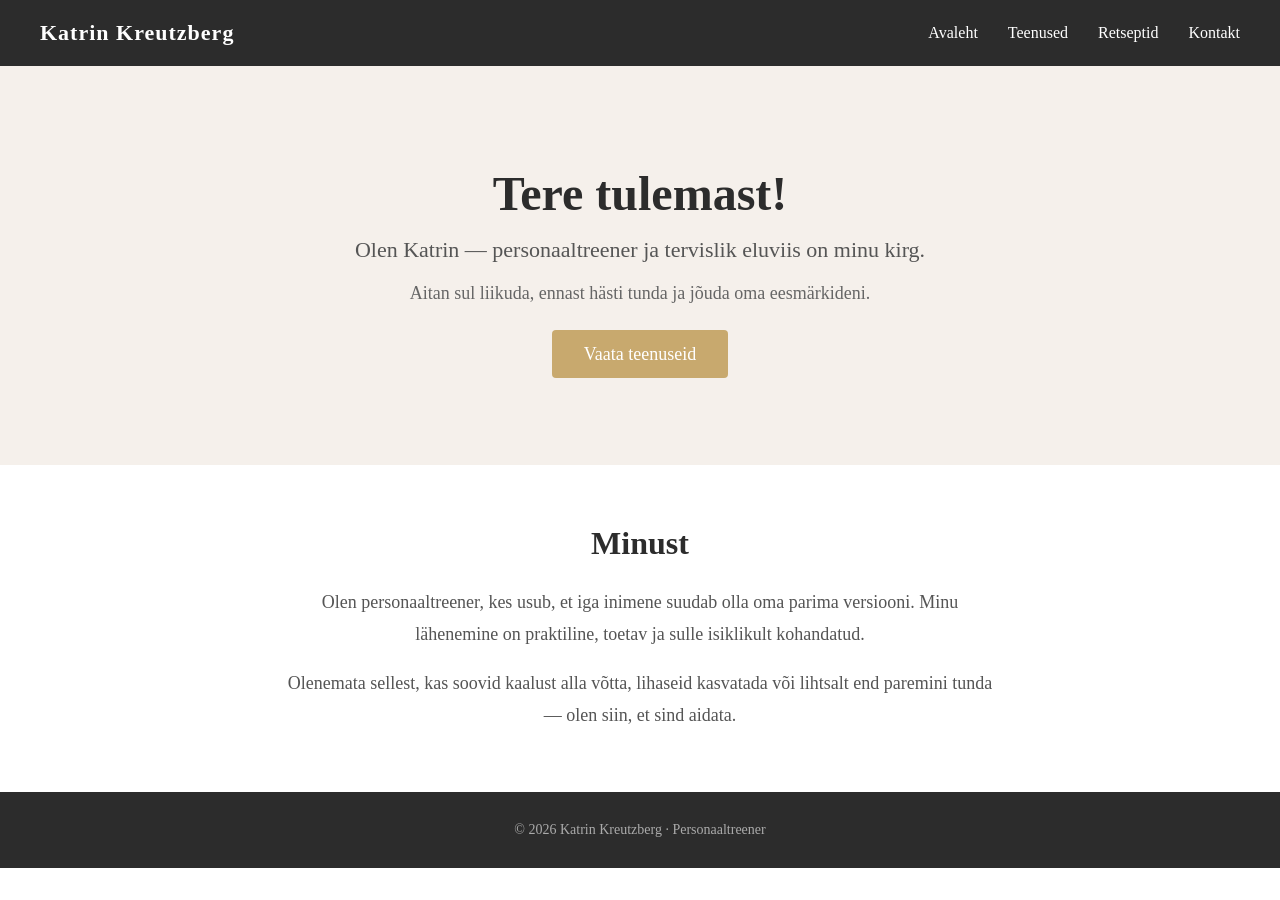
==== index.html @ ebfb3a9a "Lisa avaleht ja stiilid." ====
<!DOCTYPE html>
<html lang="et">
<head>
    <meta charset="UTF-8">
    <meta name="viewport" content="width=device-width, initial-scale=1.0">
    <title>Katrin Kreutzberg — Personaaltreener</title>
    <link rel="stylesheet" href="style.css">
</head>
<body>

    <!-- NAVIGATSIOON -->
    <nav>
        <div class="logo">Katrin Kreutzberg</div>
        <ul>
            <li><a href="index.html">Avaleht</a></li>
            <li><a href="teenused.html">Teenused</a></li>
            <li><a href="retseptid.html">Retseptid</a></li>
            <li><a href="kontakt.html">Kontakt</a></li>
        </ul>
    </nav>

    <!-- PEAJAOTIS (hero) -->
    <section class="hero">
        <h1>Tere tulemast!</h1>
        <h2>Olen Katrin — personaaltreener ja tervislik eluviis on minu kirg.</h2>
        <p>Aitan sul liikuda, ennast hästi tunda ja jõuda oma eesmärkideni.</p>
        <a href="teenused.html" class="nupp">Vaata teenuseid</a>
    </section>

    <!-- LÜHITUTVUSTUS -->
    <section class="tutvustus">
        <h2>Minust</h2>
        <p>
            Olen personaaltreener, kes usub, et iga inimene suudab olla oma parima versiooni.
            Minu lähenemine on praktiline, toetav ja sulle isiklikult kohandatud.
        </p>
        <p>
            Olenemata sellest, kas soovid kaalust alla võtta, lihaseid kasvatada või lihtsalt
            end paremini tunda — olen siin, et sind aidata.
        </p>
    </section>

    <!-- JALUS -->
    <footer>
        <p>© 2026 Katrin Kreutzberg · Personaaltreener</p>
    </footer>

</body>
</html>
---- style.css ----
/* =====================
   ÜLDISED SEADED
   ===================== */

* {
    margin: 0;
    padding: 0;
    box-sizing: border-box;
}

body {
    font-family: 'Georgia', serif;
    color: #333;
    background-color: #fff;
}

/* =====================
   NAVIGATSIOON
   ===================== */

nav {
    display: flex;
    justify-content: space-between;
    align-items: center;
    padding: 20px 40px;
    background-color: #2c2c2c;
    color: white;
}

.logo {
    font-size: 22px;
    font-weight: bold;
    letter-spacing: 1px;
}

nav ul {
    list-style: none;
    display: flex;
    gap: 30px;
}

nav ul a {
    color: white;
    text-decoration: none;
    font-size: 16px;
}

nav ul a:hover {
    color: #c8a96e;
}

/* =====================
   PEAJAOTIS (HERO)
   ===================== */

.hero {
    background-color: #f5f0eb;
    text-align: center;
    padding: 100px 40px;
}

.hero h1 {
    font-size: 48px;
    margin-bottom: 16px;
    color: #2c2c2c;
}

.hero h2 {
    font-size: 22px;
    font-weight: normal;
    margin-bottom: 20px;
    color: #555;
}

.hero p {
    font-size: 18px;
    margin-bottom: 40px;
    color: #666;
}

/* NUPP */
.nupp {
    background-color: #c8a96e;
    color: white;
    padding: 14px 32px;
    text-decoration: none;
    font-size: 18px;
    border-radius: 4px;
}

.nupp:hover {
    background-color: #a8893e;
}

/* =====================
   TUTVUSTUS
   ===================== */

.tutvustus {
    max-width: 800px;
    margin: 60px auto;
    padding: 0 40px;
    text-align: center;
}

.tutvustus h2 {
    font-size: 32px;
    margin-bottom: 24px;
    color: #2c2c2c;
}

.tutvustus p {
    font-size: 18px;
    line-height: 1.8;
    color: #555;
    margin-bottom: 16px;
}

/* =====================
   JALUS (FOOTER)
   ===================== */

footer {
    text-align: center;
    padding: 30px;
    background-color: #2c2c2c;
    color: #aaa;
    font-size: 14px;
}
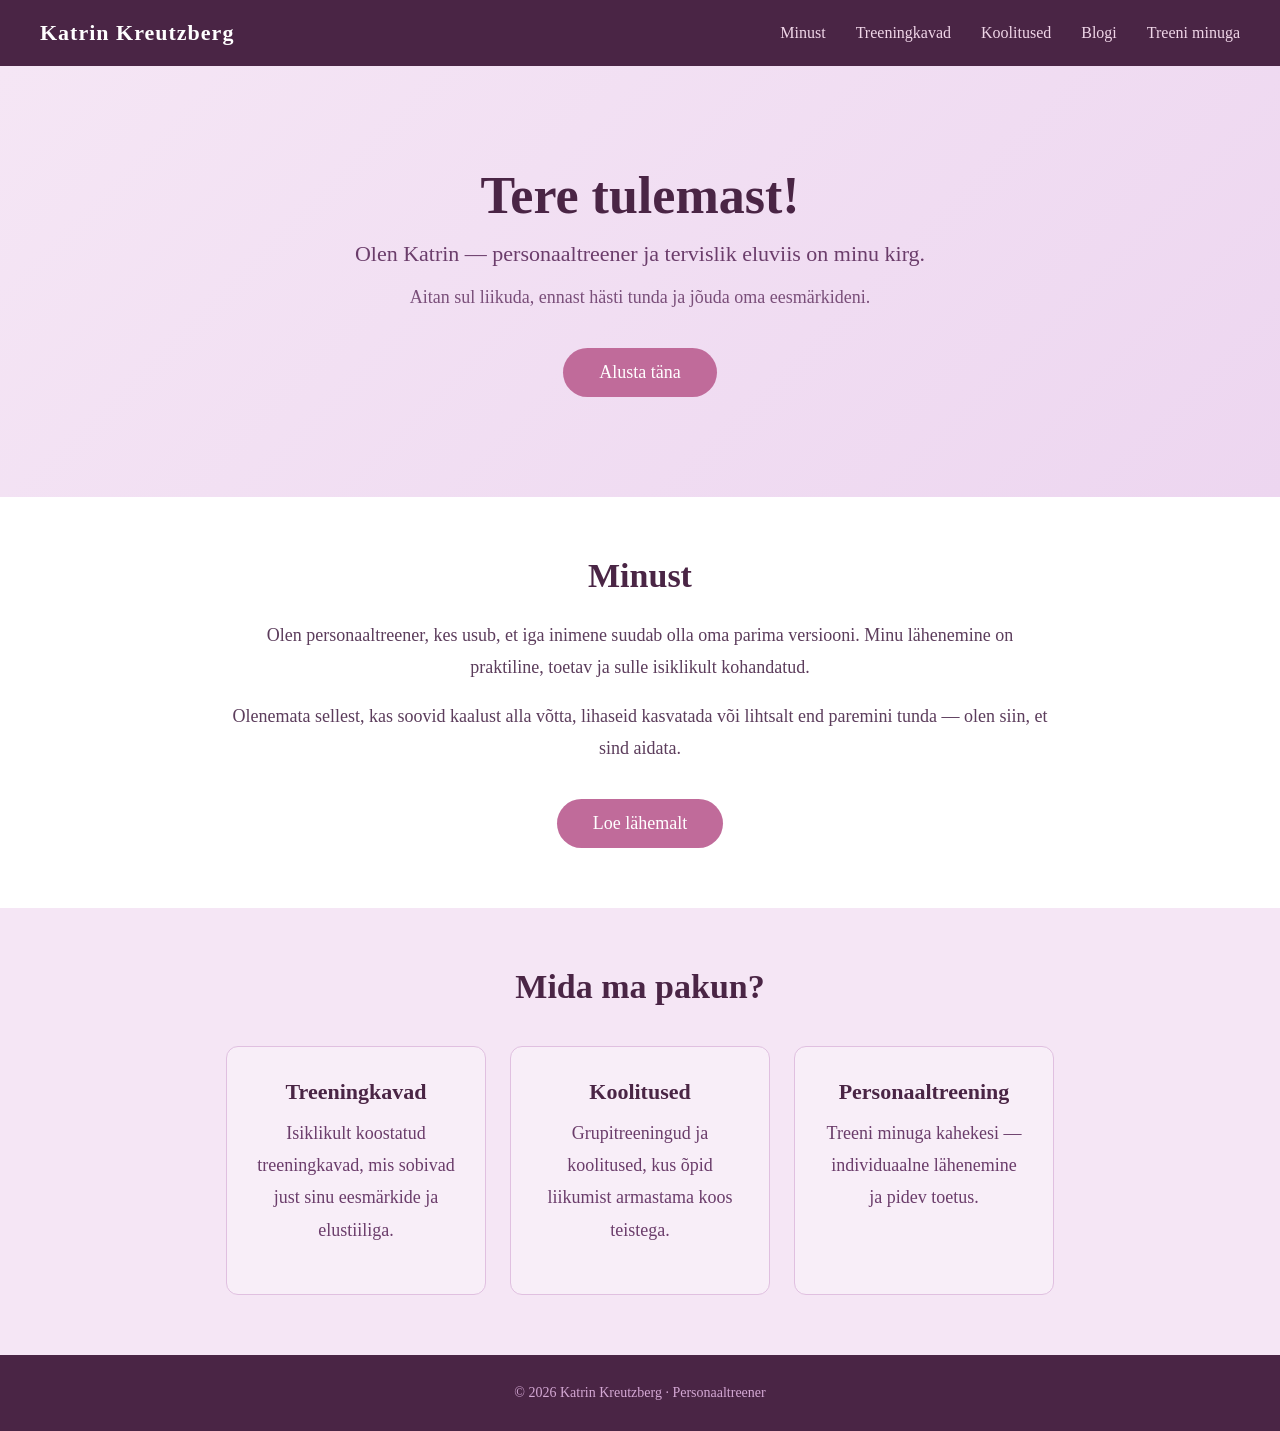
==== commit 34d63082: "Uued lehed ja roosakas-lilla kujundus" ====
--- a/index.html
+++ b/index.html
@@ -10,25 +10,26 @@
 
     <!-- NAVIGATSIOON -->
     <nav>
-        <div class="logo">Katrin Kreutzberg</div>
+        <a class="logo" href="index.html">Katrin Kreutzberg</a>
         <ul>
-            <li><a href="index.html">Avaleht</a></li>
-            <li><a href="teenused.html">Teenused</a></li>
-            <li><a href="retseptid.html">Retseptid</a></li>
-            <li><a href="kontakt.html">Kontakt</a></li>
+            <li><a href="minust.html">Minust</a></li>
+            <li><a href="treeningkavad.html">Treeningkavad</a></li>
+            <li><a href="koolitused.html">Koolitused</a></li>
+            <li><a href="blogi.html">Blogi</a></li>
+            <li><a href="treeni-minuga.html">Treeni minuga</a></li>
         </ul>
     </nav>
 
-    <!-- PEAJAOTIS (hero) -->
+    <!-- PEAJAOTIS -->
     <section class="hero">
         <h1>Tere tulemast!</h1>
         <h2>Olen Katrin — personaaltreener ja tervislik eluviis on minu kirg.</h2>
         <p>Aitan sul liikuda, ennast hästi tunda ja jõuda oma eesmärkideni.</p>
-        <a href="teenused.html" class="nupp">Vaata teenuseid</a>
+        <a href="treeni-minuga.html" class="nupp">Alusta täna</a>
     </section>
 
     <!-- LÜHITUTVUSTUS -->
-    <section class="tutvustus">
+    <section class="jaotis">
         <h2>Minust</h2>
         <p>
             Olen personaaltreener, kes usub, et iga inimene suudab olla oma parima versiooni.
@@ -38,6 +39,27 @@
             Olenemata sellest, kas soovid kaalust alla võtta, lihaseid kasvatada või lihtsalt
             end paremini tunda — olen siin, et sind aidata.
         </p>
+        <br>
+        <a href="minust.html" class="nupp">Loe lähemalt</a>
+    </section>
+
+    <!-- MIS MA PAKUN -->
+    <section class="riba">
+        <h2>Mida ma pakun?</h2>
+        <div class="kaardid">
+            <div class="kaart">
+                <h3>Treeningkavad</h3>
+                <p>Isiklikult koostatud treeningkavad, mis sobivad just sinu eesmärkide ja elustiiliga.</p>
+            </div>
+            <div class="kaart">
+                <h3>Koolitused</h3>
+                <p>Grupitreeningud ja koolitused, kus õpid liikumist armastama koos teistega.</p>
+            </div>
+            <div class="kaart">
+                <h3>Personaaltreening</h3>
+                <p>Treeni minuga kahekesi — individuaalne lähenemine ja pidev toetus.</p>
+            </div>
+        </div>
     </section>
 
     <!-- JALUS -->
--- a/style.css
+++ b/style.css
@@ -10,7 +10,7 @@
 
 body {
     font-family: 'Georgia', serif;
-    color: #333;
+    color: #2C1B33;
     background-color: #fff;
 }
 
@@ -23,7 +23,7 @@
     justify-content: space-between;
     align-items: center;
     padding: 20px 40px;
-    background-color: #2c2c2c;
+    background-color: #4A2545;
     color: white;
 }
 
@@ -31,6 +31,8 @@
     font-size: 22px;
     font-weight: bold;
     letter-spacing: 1px;
+    color: white;
+    text-decoration: none;
 }
 
 nav ul {
@@ -40,13 +42,13 @@
 }
 
 nav ul a {
-    color: white;
+    color: #F0D6E8;
     text-decoration: none;
     font-size: 16px;
 }
 
 nav ul a:hover {
-    color: #c8a96e;
+    color: #F4AACC;
 }
 
 /* =====================
@@ -54,68 +56,188 @@
    ===================== */
 
 .hero {
-    background-color: #f5f0eb;
+    background: linear-gradient(135deg, #F5E6F5, #EDD6F0);
     text-align: center;
     padding: 100px 40px;
 }
 
 .hero h1 {
-    font-size: 48px;
+    font-size: 52px;
     margin-bottom: 16px;
-    color: #2c2c2c;
+    color: #4A2545;
 }
 
 .hero h2 {
     font-size: 22px;
     font-weight: normal;
     margin-bottom: 20px;
-    color: #555;
+    color: #6B3D6B;
 }
 
 .hero p {
     font-size: 18px;
     margin-bottom: 40px;
-    color: #666;
+    color: #7A4F7A;
 }
 
 /* NUPP */
 .nupp {
-    background-color: #c8a96e;
-    color: white;
-    padding: 14px 32px;
+    background-color: #C06B9A;
+    color: white;
+    padding: 14px 36px;
     text-decoration: none;
     font-size: 18px;
-    border-radius: 4px;
+    border-radius: 30px;
+    display: inline-block;
 }
 
 .nupp:hover {
-    background-color: #a8893e;
-}
-
-/* =====================
-   TUTVUSTUS
-   ===================== */
-
-.tutvustus {
-    max-width: 800px;
+    background-color: #A0527E;
+}
+
+/* =====================
+   JAOTISED (sections)
+   ===================== */
+
+.jaotis {
+    max-width: 900px;
     margin: 60px auto;
     padding: 0 40px;
     text-align: center;
 }
 
-.tutvustus h2 {
-    font-size: 32px;
+.jaotis h2 {
+    font-size: 34px;
     margin-bottom: 24px;
-    color: #2c2c2c;
-}
-
-.tutvustus p {
+    color: #4A2545;
+}
+
+.jaotis p {
     font-size: 18px;
     line-height: 1.8;
-    color: #555;
+    color: #5C3D5C;
     margin-bottom: 16px;
 }
 
+/* KAARDID (nt teenused) */
+.kaardid {
+    display: flex;
+    gap: 24px;
+    justify-content: center;
+    flex-wrap: wrap;
+    margin-top: 40px;
+}
+
+.kaart {
+    background-color: #F8EEF8;
+    border: 1px solid #E0C0E0;
+    border-radius: 12px;
+    padding: 32px 28px;
+    width: 260px;
+    text-align: center;
+}
+
+.kaart h3 {
+    font-size: 22px;
+    color: #4A2545;
+    margin-bottom: 12px;
+}
+
+.kaart p {
+    font-size: 16px;
+    color: #6B3D6B;
+    line-height: 1.7;
+}
+
+/* ROOSA TAUSTAGA RIBA */
+.riba {
+    background-color: #F5E6F5;
+    padding: 60px 40px;
+    text-align: center;
+}
+
+.riba h2 {
+    font-size: 34px;
+    color: #4A2545;
+    margin-bottom: 20px;
+}
+
+.riba p {
+    font-size: 18px;
+    color: #6B3D6B;
+    max-width: 700px;
+    margin: 0 auto 16px auto;
+    line-height: 1.8;
+}
+
+/* KONTAKTVORM */
+form {
+    max-width: 600px;
+    margin: 0 auto;
+    text-align: left;
+}
+
+form label {
+    display: block;
+    margin-bottom: 6px;
+    font-size: 16px;
+    color: #4A2545;
+    font-weight: bold;
+}
+
+form input,
+form textarea {
+    width: 100%;
+    padding: 12px;
+    margin-bottom: 20px;
+    border: 1px solid #C9A0C9;
+    border-radius: 8px;
+    font-size: 16px;
+    font-family: 'Georgia', serif;
+    background-color: #FDF5FD;
+}
+
+form textarea {
+    height: 140px;
+    resize: vertical;
+}
+
+form button {
+    background-color: #C06B9A;
+    color: white;
+    border: none;
+    padding: 14px 36px;
+    font-size: 18px;
+    border-radius: 30px;
+    cursor: pointer;
+    width: 100%;
+}
+
+form button:hover {
+    background-color: #A0527E;
+}
+
+/* =====================
+   LEHE PEALKIRI
+   ===================== */
+
+.lehe-pealkiri {
+    background: linear-gradient(135deg, #F5E6F5, #EDD6F0);
+    text-align: center;
+    padding: 60px 40px;
+}
+
+.lehe-pealkiri h1 {
+    font-size: 42px;
+    color: #4A2545;
+}
+
+.lehe-pealkiri p {
+    font-size: 18px;
+    color: #6B3D6B;
+    margin-top: 12px;
+}
+
 /* =====================
    JALUS (FOOTER)
    ===================== */
@@ -123,7 +245,7 @@
 footer {
     text-align: center;
     padding: 30px;
-    background-color: #2c2c2c;
-    color: #aaa;
+    background-color: #4A2545;
+    color: #D4A8D4;
     font-size: 14px;
 }
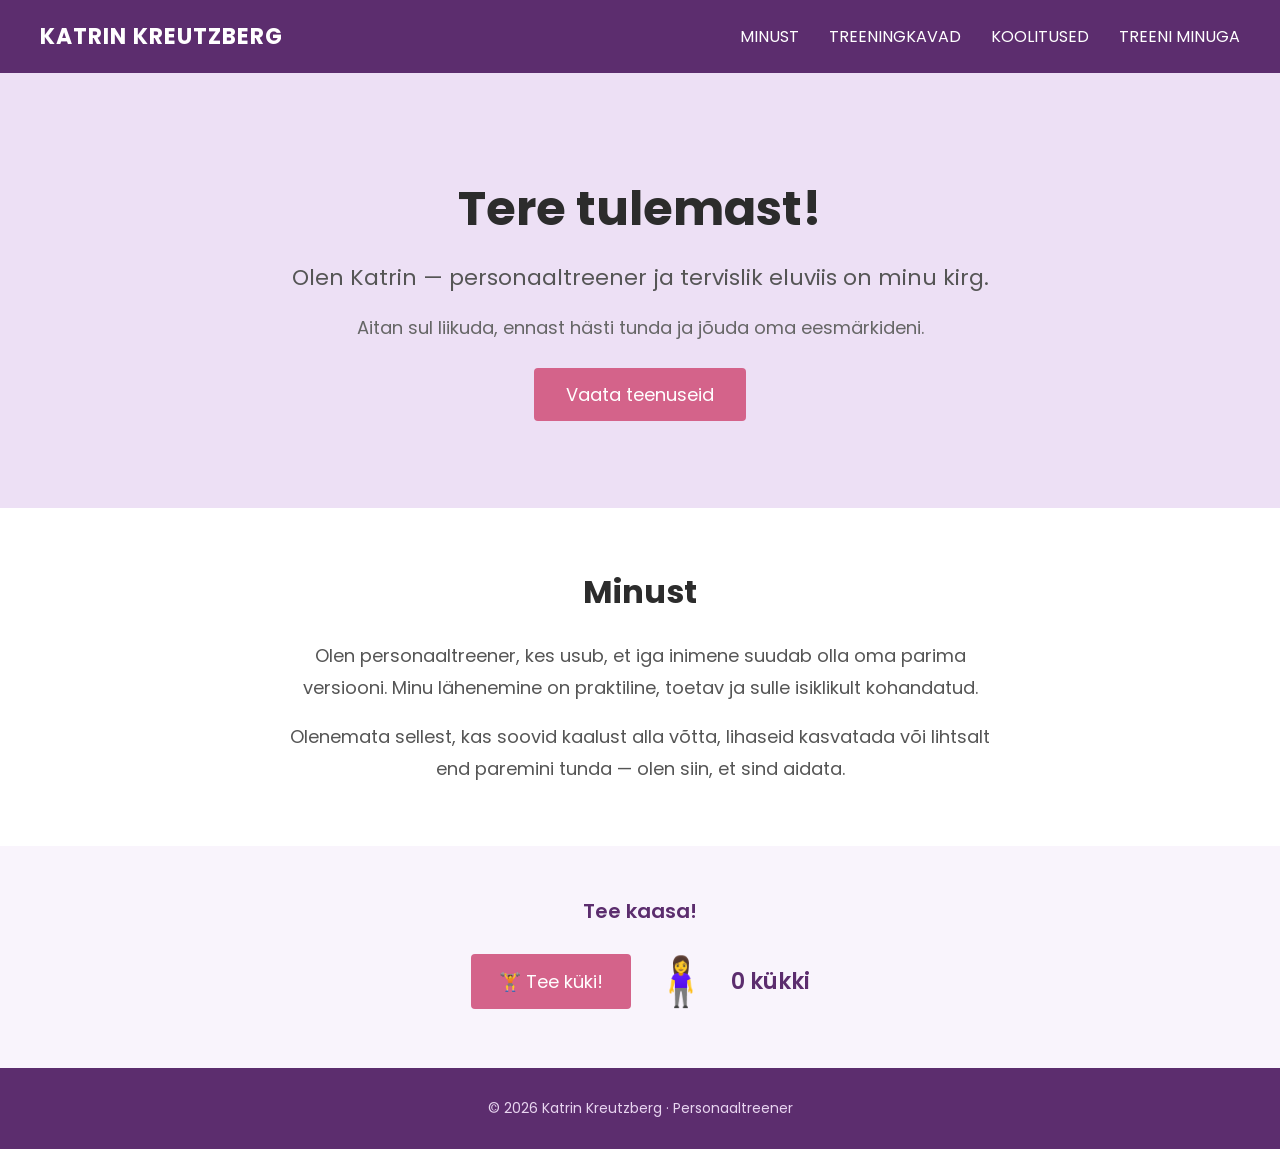
==== commit 54d00ad9: "Lisa uued lehed, värvipalett ja kükikuloendur animatsiooniga - Navigatsioon uuendatud: Minust, Treen" ====
--- a/index.html
+++ b/index.html
@@ -4,32 +4,34 @@
     <meta charset="UTF-8">
     <meta name="viewport" content="width=device-width, initial-scale=1.0">
     <title>Katrin Kreutzberg — Personaaltreener</title>
+    <link rel="preconnect" href="https://fonts.googleapis.com">
+    <link rel="preconnect" href="https://fonts.gstatic.com" crossorigin>
+    <link href="https://fonts.googleapis.com/css2?family=Poppins:wght@300;400;600;700&display=swap" rel="stylesheet">
     <link rel="stylesheet" href="style.css">
 </head>
 <body>
 
     <!-- NAVIGATSIOON -->
     <nav>
-        <a class="logo" href="index.html">Katrin Kreutzberg</a>
+        <div class="logo">Katrin Kreutzberg</div>
         <ul>
             <li><a href="minust.html">Minust</a></li>
             <li><a href="treeningkavad.html">Treeningkavad</a></li>
             <li><a href="koolitused.html">Koolitused</a></li>
-            <li><a href="blogi.html">Blogi</a></li>
             <li><a href="treeni-minuga.html">Treeni minuga</a></li>
         </ul>
     </nav>
 
-    <!-- PEAJAOTIS -->
+    <!-- PEAJAOTIS (hero) -->
     <section class="hero">
         <h1>Tere tulemast!</h1>
         <h2>Olen Katrin — personaaltreener ja tervislik eluviis on minu kirg.</h2>
         <p>Aitan sul liikuda, ennast hästi tunda ja jõuda oma eesmärkideni.</p>
-        <a href="treeni-minuga.html" class="nupp">Alusta täna</a>
+        <a href="teenused.html" class="nupp">Vaata teenuseid</a>
     </section>
 
     <!-- LÜHITUTVUSTUS -->
-    <section class="jaotis">
+    <section class="tutvustus">
         <h2>Minust</h2>
         <p>
             Olen personaaltreener, kes usub, et iga inimene suudab olla oma parima versiooni.
@@ -39,28 +41,29 @@
             Olenemata sellest, kas soovid kaalust alla võtta, lihaseid kasvatada või lihtsalt
             end paremini tunda — olen siin, et sind aidata.
         </p>
-        <br>
-        <a href="minust.html" class="nupp">Loe lähemalt</a>
     </section>
 
-    <!-- MIS MA PAKUN -->
-    <section class="riba">
-        <h2>Mida ma pakun?</h2>
-        <div class="kaardid">
-            <div class="kaart">
-                <h3>Treeningkavad</h3>
-                <p>Isiklikult koostatud treeningkavad, mis sobivad just sinu eesmärkide ja elustiiliga.</p>
-            </div>
-            <div class="kaart">
-                <h3>Koolitused</h3>
-                <p>Grupitreeningud ja koolitused, kus õpid liikumist armastama koos teistega.</p>
-            </div>
-            <div class="kaart">
-                <h3>Personaaltreening</h3>
-                <p>Treeni minuga kahekesi — individuaalne lähenemine ja pidev toetus.</p>
-            </div>
+    <!-- KÜKIKULOENDUR -->
+    <section class="loendur-sektsioon">
+        <p class="loendur-tekst">Tee kaasa!</p>
+        <div class="loendur-kast">
+            <button class="kyki-nupp" onclick="loendaKykk()">🏋️ Tee küki!</button>
+            <div id="inimene" class="inimene">🧍‍♀️</div>
+            <span class="loendur-arv"><span id="loendur">0</span> kükki</span>
         </div>
     </section>
+
+    <script>
+        function loendaKykk() {
+            var arv = parseInt(document.getElementById('loendur').innerText);
+            document.getElementById('loendur').innerText = arv + 1;
+
+            var inimene = document.getElementById('inimene');
+            inimene.classList.remove('kykk-animatsioon');
+            void inimene.offsetWidth; // taaskäivitab animatsiooni
+            inimene.classList.add('kykk-animatsioon');
+        }
+    </script>
 
     <!-- JALUS -->
     <footer>
--- a/style.css
+++ b/style.css
@@ -9,8 +9,8 @@
 }
 
 body {
-    font-family: 'Georgia', serif;
-    color: #2C1B33;
+    font-family: 'Poppins', sans-serif;
+    color: #333;
     background-color: #fff;
 }
 
@@ -23,7 +23,7 @@
     justify-content: space-between;
     align-items: center;
     padding: 20px 40px;
-    background-color: #4A2545;
+    background-color: #5C2D6E;
     color: white;
 }
 
@@ -31,8 +31,7 @@
     font-size: 22px;
     font-weight: bold;
     letter-spacing: 1px;
-    color: white;
-    text-decoration: none;
+    text-transform: uppercase;
 }
 
 nav ul {
@@ -42,13 +41,14 @@
 }
 
 nav ul a {
-    color: #F0D6E8;
+    color: white;
     text-decoration: none;
     font-size: 16px;
+    text-transform: uppercase;
 }
 
 nav ul a:hover {
-    color: #F4AACC;
+    color: #E896B8;
 }
 
 /* =====================
@@ -56,186 +56,127 @@
    ===================== */
 
 .hero {
-    background: linear-gradient(135deg, #F5E6F5, #EDD6F0);
+    background-color: #EDE0F5;
     text-align: center;
     padding: 100px 40px;
 }
 
 .hero h1 {
-    font-size: 52px;
+    font-size: 48px;
     margin-bottom: 16px;
-    color: #4A2545;
+    color: #2c2c2c;
 }
 
 .hero h2 {
     font-size: 22px;
     font-weight: normal;
     margin-bottom: 20px;
-    color: #6B3D6B;
+    color: #555;
 }
 
 .hero p {
     font-size: 18px;
     margin-bottom: 40px;
-    color: #7A4F7A;
+    color: #666;
 }
 
 /* NUPP */
 .nupp {
-    background-color: #C06B9A;
+    background-color: #D4638A;
     color: white;
-    padding: 14px 36px;
+    padding: 14px 32px;
     text-decoration: none;
     font-size: 18px;
-    border-radius: 30px;
-    display: inline-block;
+    border-radius: 4px;
 }
 
 .nupp:hover {
-    background-color: #A0527E;
+    background-color: #B84D74;
 }
 
 /* =====================
-   JAOTISED (sections)
+   TUTVUSTUS
    ===================== */
 
-.jaotis {
-    max-width: 900px;
+.tutvustus {
+    max-width: 800px;
     margin: 60px auto;
     padding: 0 40px;
     text-align: center;
 }
 
-.jaotis h2 {
-    font-size: 34px;
+.tutvustus h2 {
+    font-size: 32px;
     margin-bottom: 24px;
-    color: #4A2545;
+    color: #2c2c2c;
 }
 
-.jaotis p {
+.tutvustus p {
     font-size: 18px;
     line-height: 1.8;
-    color: #5C3D5C;
+    color: #555;
     margin-bottom: 16px;
 }
 
-/* KAARDID (nt teenused) */
-.kaardid {
-    display: flex;
-    gap: 24px;
-    justify-content: center;
-    flex-wrap: wrap;
-    margin-top: 40px;
+/* =====================
+   KÜKIKULOENDUR
+   ===================== */
+
+.loendur-sektsioon {
+    text-align: center;
+    padding: 50px 40px;
+    background-color: #f9f4fc;
 }
 
-.kaart {
-    background-color: #F8EEF8;
-    border: 1px solid #E0C0E0;
-    border-radius: 12px;
-    padding: 32px 28px;
-    width: 260px;
-    text-align: center;
+.loendur-tekst {
+    font-size: 20px;
+    color: #5C2D6E;
+    margin-bottom: 20px;
+    font-weight: 600;
 }
 
-.kaart h3 {
-    font-size: 22px;
-    color: #4A2545;
-    margin-bottom: 12px;
+.loendur-kast {
+    display: inline-flex;
+    align-items: center;
+    gap: 20px;
 }
 
-.kaart p {
-    font-size: 16px;
-    color: #6B3D6B;
-    line-height: 1.7;
+.kyki-nupp {
+    background-color: #D4638A;
+    color: white;
+    border: none;
+    padding: 14px 28px;
+    font-size: 18px;
+    font-family: 'Poppins', sans-serif;
+    border-radius: 4px;
+    cursor: pointer;
 }
 
-/* ROOSA TAUSTAGA RIBA */
-.riba {
-    background-color: #F5E6F5;
-    padding: 60px 40px;
-    text-align: center;
+.kyki-nupp:hover {
+    background-color: #B84D74;
 }
 
-.riba h2 {
-    font-size: 34px;
-    color: #4A2545;
-    margin-bottom: 20px;
+.loendur-arv {
+    font-size: 22px;
+    font-weight: 600;
+    color: #5C2D6E;
 }
 
-.riba p {
-    font-size: 18px;
-    color: #6B3D6B;
-    max-width: 700px;
-    margin: 0 auto 16px auto;
-    line-height: 1.8;
+.inimene {
+    font-size: 48px;
+    display: inline-block;
+    transform-origin: bottom center;
 }
 
-/* KONTAKTVORM */
-form {
-    max-width: 600px;
-    margin: 0 auto;
-    text-align: left;
+@keyframes kykk {
+    0%   { transform: scaleY(1) translateY(0); }
+    30%  { transform: scaleY(0.55) translateY(10px); }
+    60%  { transform: scaleY(0.55) translateY(10px); }
+    100% { transform: scaleY(1) translateY(0); }
 }
 
-form label {
-    display: block;
-    margin-bottom: 6px;
-    font-size: 16px;
-    color: #4A2545;
-    font-weight: bold;
-}
-
-form input,
-form textarea {
-    width: 100%;
-    padding: 12px;
-    margin-bottom: 20px;
-    border: 1px solid #C9A0C9;
-    border-radius: 8px;
-    font-size: 16px;
-    font-family: 'Georgia', serif;
-    background-color: #FDF5FD;
-}
-
-form textarea {
-    height: 140px;
-    resize: vertical;
-}
-
-form button {
-    background-color: #C06B9A;
-    color: white;
-    border: none;
-    padding: 14px 36px;
-    font-size: 18px;
-    border-radius: 30px;
-    cursor: pointer;
-    width: 100%;
-}
-
-form button:hover {
-    background-color: #A0527E;
-}
-
-/* =====================
-   LEHE PEALKIRI
-   ===================== */
-
-.lehe-pealkiri {
-    background: linear-gradient(135deg, #F5E6F5, #EDD6F0);
-    text-align: center;
-    padding: 60px 40px;
-}
-
-.lehe-pealkiri h1 {
-    font-size: 42px;
-    color: #4A2545;
-}
-
-.lehe-pealkiri p {
-    font-size: 18px;
-    color: #6B3D6B;
-    margin-top: 12px;
+.kykk-animatsioon {
+    animation: kykk 0.6s ease;
 }
 
 /* =====================
@@ -245,7 +186,7 @@
 footer {
     text-align: center;
     padding: 30px;
-    background-color: #4A2545;
-    color: #D4A8D4;
+    background-color: #5C2D6E;
+    color: #E8D5F0;
     font-size: 14px;
 }
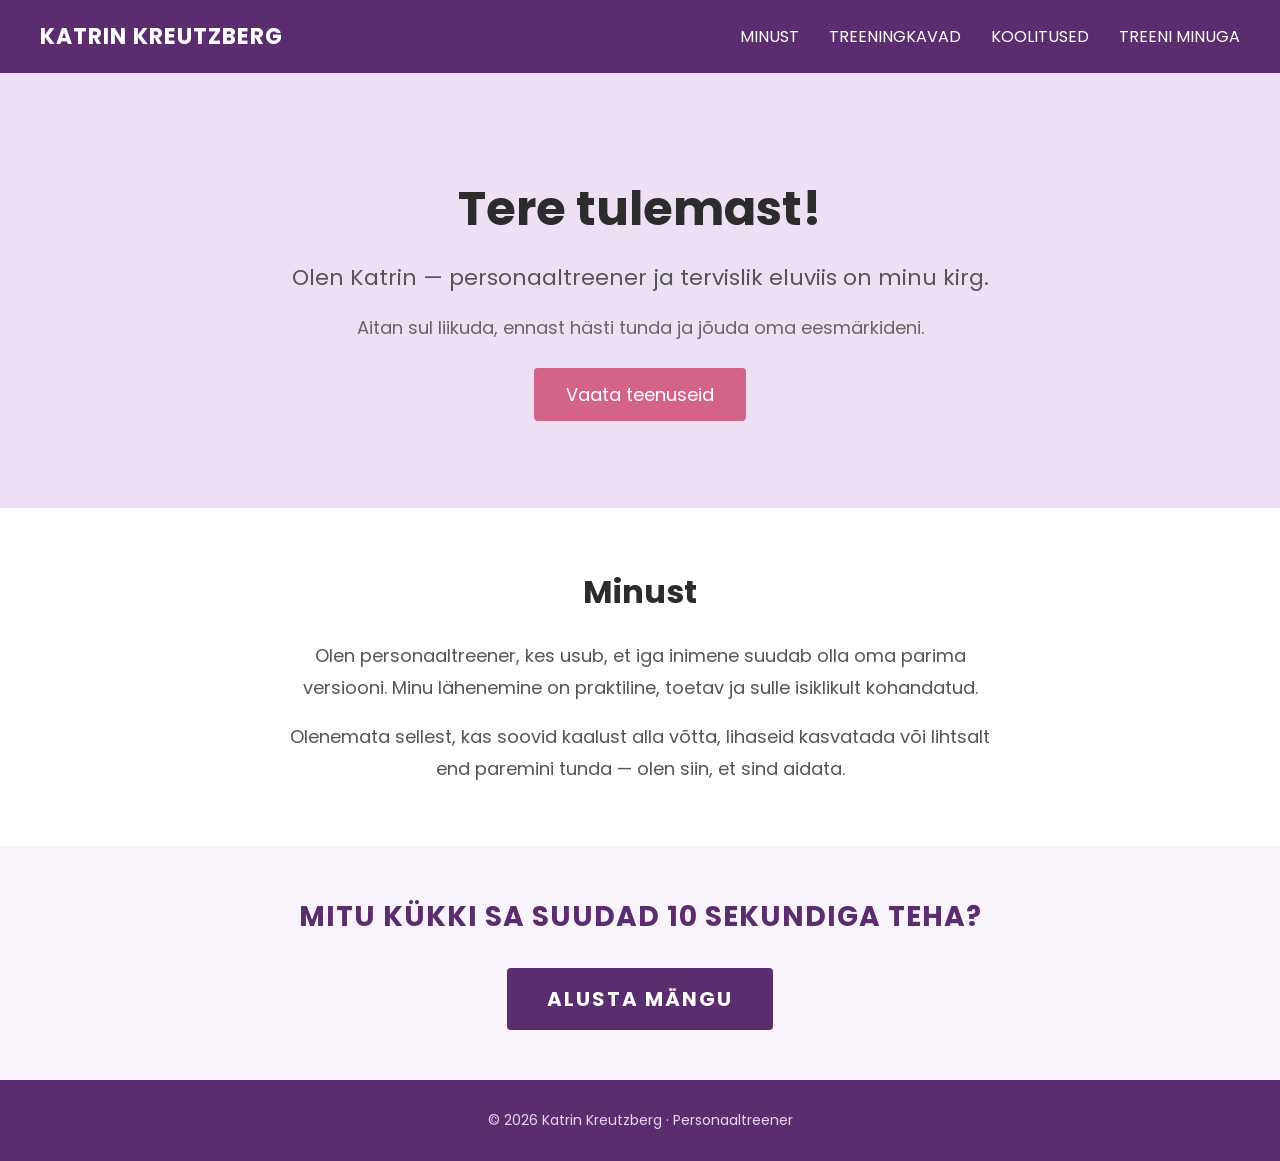
==== commit 597515eb: "Muuda kükiloendur 10-sekundiliseks mänguks - Mängu nimi: "Mitu kükki sa suudad 10 sekundiga teha?" -" ====
--- a/index.html
+++ b/index.html
@@ -43,25 +43,74 @@
         </p>
     </section>
 
-    <!-- KÜKIKULOENDUR -->
+    <!-- KÜKIMÄNG -->
     <section class="loendur-sektsioon">
-        <p class="loendur-tekst">Tee kaasa!</p>
-        <div class="loendur-kast">
-            <button class="kyki-nupp" onclick="loendaKykk()">🏋️ Tee küki!</button>
-            <div id="inimene" class="inimene">🧍‍♀️</div>
-            <span class="loendur-arv"><span id="loendur">0</span> kükki</span>
+        <h2 class="mang-pealkiri">MITU KÜKKI SA SUUDAD 10 SEKUNDIGA TEHA?</h2>
+
+        <div id="mangEkraan" class="mang-ekraan">
+            <button class="alusta-nupp" onclick="alustaMang()">ALUSTA MÄNGU</button>
+        </div>
+
+        <div id="mangAktiivne" class="mang-aktiivne" style="display:none;">
+            <div class="mang-info">
+                <span class="countdown-kast">⏱ <span id="countdown">10</span>s</span>
+                <span class="loendur-arv"><span id="loendur">0</span> kükki</span>
+            </div>
+            <div class="loendur-kast">
+                <button class="kyki-nupp" onclick="loendaKykk()">🏋️ Tee küki!</button>
+                <div id="inimene" class="inimene">🧍‍♀️</div>
+            </div>
+        </div>
+
+        <div id="tulemusEkraan" class="tulemus-ekraan" style="display:none;">
+            <p class="tulemus-tekst">Sinu tulemus: <span id="lopptulemus"></span> kükki! 🎉</p>
+            <button class="alusta-nupp" onclick="laeManguUuesti()">MÄNGI UUESTI</button>
         </div>
     </section>
 
     <script>
+        var timer = null;
+
+        function alustaMang() {
+            document.getElementById('mangEkraan').style.display = 'none';
+            document.getElementById('tulemusEkraan').style.display = 'none';
+            document.getElementById('loendur').innerText = '0';
+            document.getElementById('countdown').innerText = '10';
+            document.getElementById('mangAktiivne').style.display = 'block';
+
+            var aeg = 10;
+            timer = setInterval(function() {
+                aeg--;
+                document.getElementById('countdown').innerText = aeg;
+                if (aeg <= 0) {
+                    clearInterval(timer);
+                    lopetaMang();
+                }
+            }, 1000);
+        }
+
         function loendaKykk() {
+            if (!timer) return;
             var arv = parseInt(document.getElementById('loendur').innerText);
             document.getElementById('loendur').innerText = arv + 1;
 
             var inimene = document.getElementById('inimene');
             inimene.classList.remove('kykk-animatsioon');
-            void inimene.offsetWidth; // taaskäivitab animatsiooni
+            void inimene.offsetWidth;
             inimene.classList.add('kykk-animatsioon');
+        }
+
+        function lopetaMang() {
+            var tulemus = document.getElementById('loendur').innerText;
+            document.getElementById('lopptulemus').innerText = tulemus;
+            document.getElementById('mangAktiivne').style.display = 'none';
+            document.getElementById('tulemusEkraan').style.display = 'block';
+            timer = null;
+        }
+
+        function laeManguUuesti() {
+            document.getElementById('tulemusEkraan').style.display = 'none';
+            document.getElementById('mangEkraan').style.display = 'block';
         }
     </script>
 
--- a/style.css
+++ b/style.css
@@ -128,11 +128,12 @@
     background-color: #f9f4fc;
 }
 
-.loendur-tekst {
-    font-size: 20px;
+.mang-pealkiri {
+    font-size: 28px;
     color: #5C2D6E;
-    margin-bottom: 20px;
-    font-weight: 600;
+    margin-bottom: 30px;
+    font-weight: 700;
+    letter-spacing: 1px;
 }
 
 .loendur-kast {
@@ -160,6 +161,52 @@
     font-size: 22px;
     font-weight: 600;
     color: #5C2D6E;
+}
+
+.alusta-nupp {
+    background-color: #5C2D6E;
+    color: white;
+    border: none;
+    padding: 16px 40px;
+    font-size: 20px;
+    font-family: 'Poppins', sans-serif;
+    font-weight: 700;
+    letter-spacing: 2px;
+    border-radius: 4px;
+    cursor: pointer;
+}
+
+.alusta-nupp:hover {
+    background-color: #7A3D8E;
+}
+
+.mang-ekraan, .tulemus-ekraan {
+    text-align: center;
+}
+
+.mang-aktiivne {
+    text-align: center;
+}
+
+.mang-info {
+    display: flex;
+    justify-content: center;
+    align-items: center;
+    gap: 40px;
+    margin-bottom: 24px;
+}
+
+.countdown-kast {
+    font-size: 28px;
+    font-weight: 700;
+    color: #D4638A;
+}
+
+.tulemus-tekst {
+    font-size: 26px;
+    font-weight: 600;
+    color: #5C2D6E;
+    margin-bottom: 24px;
 }
 
 .inimene {
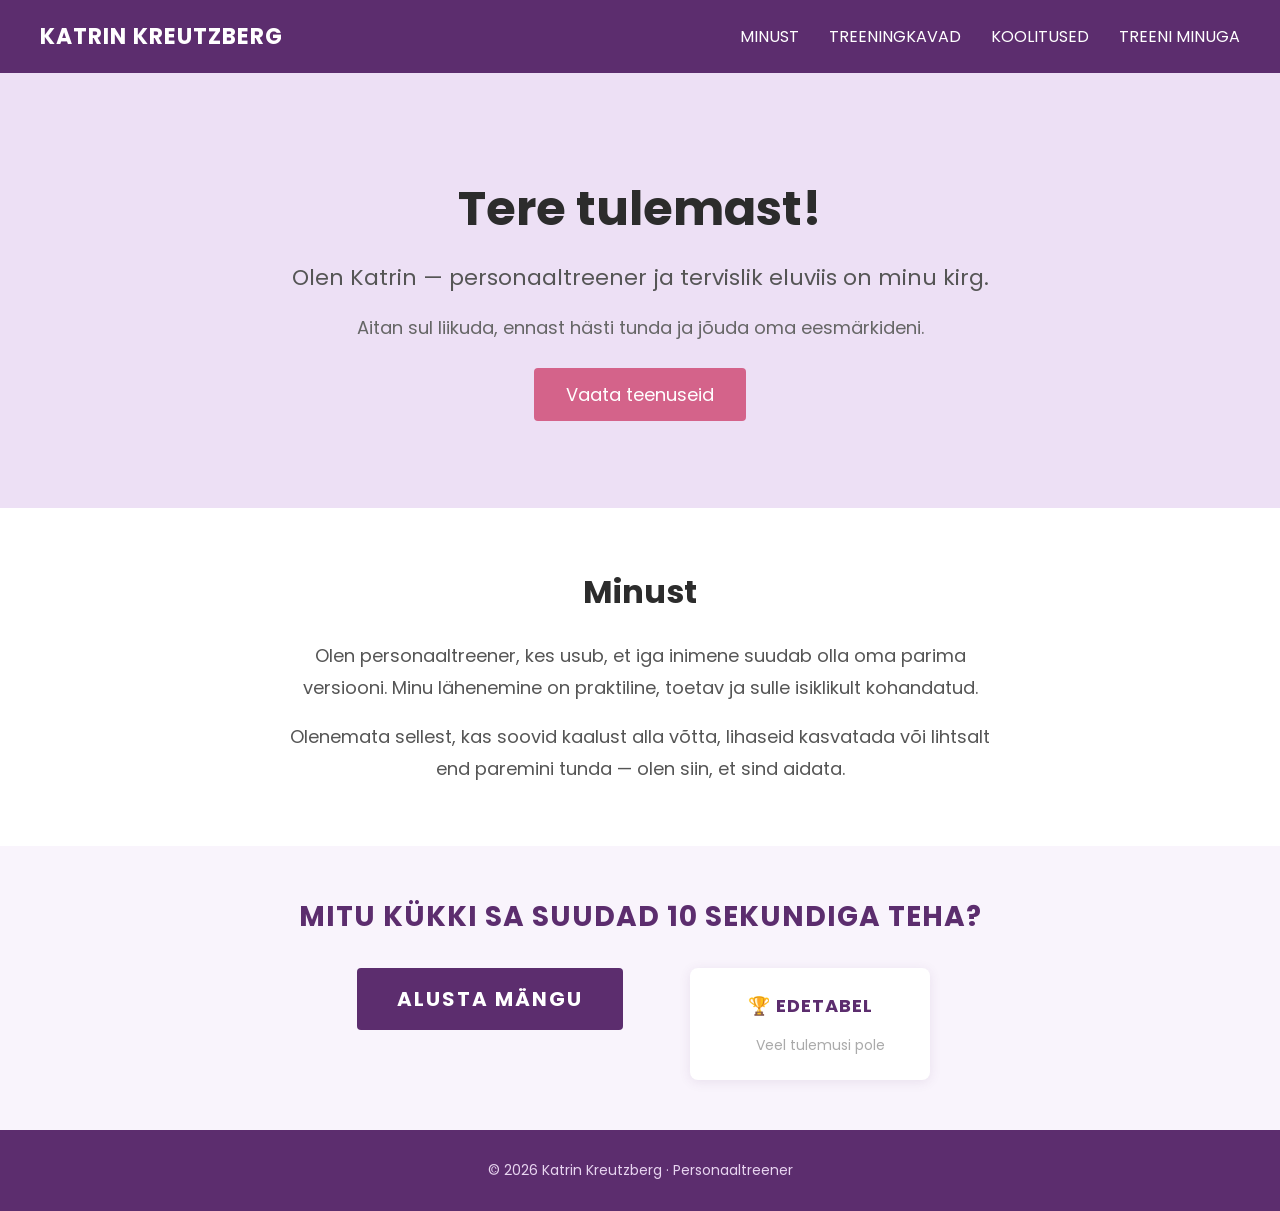
==== commit d82f9ecf: "Lisa edetabel kükimängule - Mängu lõppedes saab sisestada nime ja salvestada tulemuse - Top 10 tulem" ====
--- a/index.html
+++ b/index.html
@@ -47,29 +47,47 @@
     <section class="loendur-sektsioon">
         <h2 class="mang-pealkiri">MITU KÜKKI SA SUUDAD 10 SEKUNDIGA TEHA?</h2>
 
-        <div id="mangEkraan" class="mang-ekraan">
-            <button class="alusta-nupp" onclick="alustaMang()">ALUSTA MÄNGU</button>
-        </div>
+        <div class="mang-paigutus">
 
-        <div id="mangAktiivne" class="mang-aktiivne" style="display:none;">
-            <div class="mang-info">
-                <span class="countdown-kast">⏱ <span id="countdown">10</span>s</span>
-                <span class="loendur-arv"><span id="loendur">0</span> kükki</span>
+            <!-- MÄNG -->
+            <div class="mang-pool">
+                <div id="mangEkraan" class="mang-ekraan">
+                    <button class="alusta-nupp" onclick="alustaMang()">ALUSTA MÄNGU</button>
+                </div>
+
+                <div id="mangAktiivne" class="mang-aktiivne" style="display:none;">
+                    <div class="mang-info">
+                        <span class="countdown-kast">⏱ <span id="countdown">10</span>s</span>
+                        <span class="loendur-arv"><span id="loendur">0</span> kükki</span>
+                    </div>
+                    <div class="loendur-kast">
+                        <button class="kyki-nupp" onclick="loendaKykk()">🏋️ Tee küki!</button>
+                        <div id="inimene" class="inimene">🧍‍♀️</div>
+                    </div>
+                </div>
+
+                <div id="tulemusEkraan" class="tulemus-ekraan" style="display:none;">
+                    <p class="tulemus-tekst">Sinu tulemus: <span id="lopptulemus"></span> kükki! 🎉</p>
+                    <div class="nimi-kast">
+                        <input type="text" id="nimiSisend" class="nimi-sisend" placeholder="Sinu nimi" maxlength="20">
+                        <button class="alusta-nupp" onclick="salvestaTulemus()">SALVESTA</button>
+                    </div>
+                    <button class="uuesti-nupp" onclick="laeManguUuesti()">MÄNGI UUESTI</button>
+                </div>
             </div>
-            <div class="loendur-kast">
-                <button class="kyki-nupp" onclick="loendaKykk()">🏋️ Tee küki!</button>
-                <div id="inimene" class="inimene">🧍‍♀️</div>
+
+            <!-- EDETABEL -->
+            <div class="edetabel-pool">
+                <h3 class="edetabel-pealkiri">🏆 EDETABEL</h3>
+                <ol id="edetabel" class="edetabel-nimekiri"></ol>
             </div>
-        </div>
 
-        <div id="tulemusEkraan" class="tulemus-ekraan" style="display:none;">
-            <p class="tulemus-tekst">Sinu tulemus: <span id="lopptulemus"></span> kükki! 🎉</p>
-            <button class="alusta-nupp" onclick="laeManguUuesti()">MÄNGI UUESTI</button>
         </div>
     </section>
 
     <script>
         var timer = null;
+        var viimaneSkoor = 0;
 
         function alustaMang() {
             document.getElementById('mangEkraan').style.display = 'none';
@@ -101,17 +119,51 @@
         }
 
         function lopetaMang() {
-            var tulemus = document.getElementById('loendur').innerText;
-            document.getElementById('lopptulemus').innerText = tulemus;
+            viimaneSkoor = parseInt(document.getElementById('loendur').innerText);
+            document.getElementById('lopptulemus').innerText = viimaneSkoor;
+            document.getElementById('nimiSisend').value = '';
             document.getElementById('mangAktiivne').style.display = 'none';
             document.getElementById('tulemusEkraan').style.display = 'block';
             timer = null;
+        }
+
+        function salvestaTulemus() {
+            var nimi = document.getElementById('nimiSisend').value.trim();
+            if (!nimi) { nimi = 'Anonüümne'; }
+
+            var tulemused = JSON.parse(localStorage.getItem('kykiTulemused') || '[]');
+            tulemused.push({ nimi: nimi, skoor: viimaneSkoor });
+            tulemused.sort(function(a, b) { return b.skoor - a.skoor; });
+            tulemused = tulemused.slice(0, 10);
+            localStorage.setItem('kykiTulemused', JSON.stringify(tulemused));
+
+            uuendaEdetabel();
+            document.getElementById('nimiSisend').disabled = true;
+            document.querySelector('.nimi-kast .alusta-nupp').disabled = true;
+        }
+
+        function uuendaEdetabel() {
+            var tulemused = JSON.parse(localStorage.getItem('kykiTulemused') || '[]');
+            var nimekiri = document.getElementById('edetabel');
+            nimekiri.innerHTML = '';
+            if (tulemused.length === 0) {
+                nimekiri.innerHTML = '<li class="edetabel-tühi">Veel tulemusi pole</li>';
+                return;
+            }
+            tulemused.forEach(function(kirje) {
+                var li = document.createElement('li');
+                li.className = 'edetabel-rida';
+                li.innerHTML = '<span class="edetabel-nimi">' + kirje.nimi + '</span><span class="edetabel-skoor">' + kirje.skoor + ' kükki</span>';
+                nimekiri.appendChild(li);
+            });
         }
 
         function laeManguUuesti() {
             document.getElementById('tulemusEkraan').style.display = 'none';
             document.getElementById('mangEkraan').style.display = 'block';
         }
+
+        uuendaEdetabel();
     </script>
 
     <!-- JALUS -->
--- a/style.css
+++ b/style.css
@@ -163,6 +163,97 @@
     color: #5C2D6E;
 }
 
+.mang-paigutus {
+    display: flex;
+    justify-content: center;
+    align-items: flex-start;
+    gap: 60px;
+    flex-wrap: wrap;
+}
+
+.mang-pool {
+    min-width: 280px;
+}
+
+.edetabel-pool {
+    min-width: 240px;
+    background-color: white;
+    border-radius: 8px;
+    padding: 24px;
+    box-shadow: 0 2px 12px rgba(92, 45, 110, 0.1);
+}
+
+.edetabel-pealkiri {
+    font-size: 18px;
+    color: #5C2D6E;
+    margin-bottom: 16px;
+    letter-spacing: 1px;
+}
+
+.edetabel-nimekiri {
+    padding-left: 20px;
+    margin: 0;
+}
+
+.edetabel-rida {
+    display: flex;
+    justify-content: space-between;
+    padding: 8px 0;
+    border-bottom: 1px solid #EDE0F5;
+    font-size: 15px;
+    color: #333;
+}
+
+.edetabel-nimi {
+    font-weight: 600;
+    color: #5C2D6E;
+}
+
+.edetabel-skoor {
+    color: #D4638A;
+}
+
+.edetabel-tühi {
+    list-style: none;
+    color: #aaa;
+    font-size: 14px;
+}
+
+.nimi-kast {
+    display: flex;
+    gap: 10px;
+    justify-content: center;
+    margin-bottom: 12px;
+    flex-wrap: wrap;
+}
+
+.nimi-sisend {
+    padding: 12px 16px;
+    font-size: 16px;
+    font-family: 'Poppins', sans-serif;
+    border: 2px solid #D4638A;
+    border-radius: 4px;
+    outline: none;
+    width: 180px;
+}
+
+.uuesti-nupp {
+    background: none;
+    border: 2px solid #5C2D6E;
+    color: #5C2D6E;
+    padding: 10px 24px;
+    font-size: 16px;
+    font-family: 'Poppins', sans-serif;
+    font-weight: 600;
+    border-radius: 4px;
+    cursor: pointer;
+    margin-top: 8px;
+}
+
+.uuesti-nupp:hover {
+    background-color: #EDE0F5;
+}
+
 .alusta-nupp {
     background-color: #5C2D6E;
     color: white;
